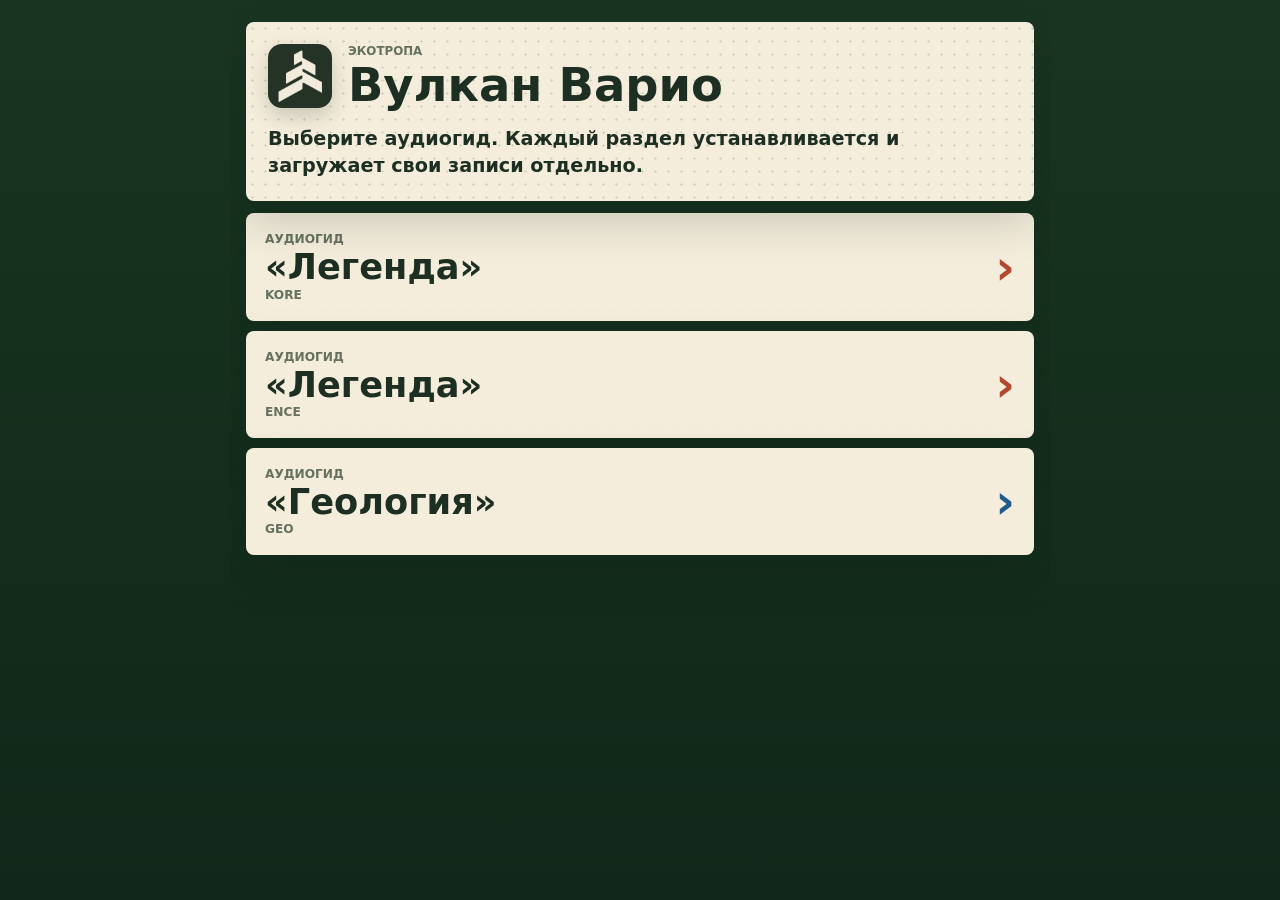
==== index.html @ 3dd88910 "Improve browser playback state and preload speed" ====
<!doctype html>
<html lang="ru">
  <head>
    <meta charset="utf-8">
    <meta name="viewport" content="width=device-width, initial-scale=1, viewport-fit=cover">
    <meta name="theme-color" content="#193521">
    <meta name="referrer" content="no-referrer">
    <meta http-equiv="Content-Security-Policy" content="default-src 'self'; base-uri 'none'; form-action 'none'; object-src 'none'; script-src 'self'; style-src 'self' 'unsafe-inline'; img-src 'self'; media-src 'self' blob:; connect-src 'self'; worker-src 'self'; manifest-src 'self'">
    <link rel="manifest" href="/manifest.webmanifest">
    <link rel="icon" href="/favicon.ico?v=16" sizes="any">
    <link rel="apple-touch-icon" href="/icon-192.png?v=16">
    <link rel="stylesheet" href="/styles.css?v=34">
    <title>Вулкан Варио</title>
  </head>
  <body>
    <main class="app app--home" aria-labelledby="app-title">
      <section class="hero home-hero">
        <header class="topbar">
          <img class="app-mark" src="/icon-192.png?v=16" width="56" height="56" alt="">
          <div>
            <p class="eyebrow">Экотропа</p>
            <h1 id="app-title">Вулкан Варио</h1>
          </div>
        </header>
        <p class="home-copy">Выберите аудиогид. Каждый раздел устанавливается и загружает свои записи отдельно.</p>
      </section>

      <nav class="home-actions" aria-label="Аудиогиды">
        <a class="home-link home-link--legend" href="/kore/">
          <span>Аудиогид</span>
          <strong>«Легенда»</strong>
          <small>Kore</small>
        </a>
        <a class="home-link home-link--legend" href="/ence/">
          <span>Аудиогид</span>
          <strong>«Легенда»</strong>
          <small>Ence</small>
        </a>
        <a class="home-link home-link--geo" href="/geo/">
          <span>Аудиогид</span>
          <strong>«Геология»</strong>
          <small>Geo</small>
        </a>
      </nav>
    </main>
  </body>
</html>
---- styles.css ----
:root {
  color-scheme: light;
  --forest: #193521;
  --forest-deep: #102719;
  --forest-2: #254c2d;
  --paper: #f4eddc;
  --paper-2: #fff8e9;
  --ink: #1d2f23;
  --muted: #66715f;
  --line: rgba(29, 47, 35, 0.16);
  --legend: #b44730;
  --geo: #1f5b8d;
  --ready: #4f7f45;
  --shadow: 0 20px 45px rgba(10, 28, 16, 0.18);
}

* {
  box-sizing: border-box;
}

body {
  min-height: 100vh;
  margin: 0;
  background: linear-gradient(180deg, var(--forest) 0%, var(--forest-deep) 100%);
  color: var(--ink);
  font-family: Inter, ui-sans-serif, system-ui, -apple-system, BlinkMacSystemFont, "Segoe UI", sans-serif;
}

button,
audio {
  font: inherit;
}

button {
  -webkit-tap-highlight-color: transparent;
}

.app {
  width: min(560px, 100%);
  min-height: 100vh;
  overflow-x: hidden;
  margin: 0 auto;
  padding: max(12px, env(safe-area-inset-top)) 10px max(24px, env(safe-area-inset-bottom));
}

.app--home {
  display: grid;
  align-content: start;
  gap: 12px;
}

.hero {
  position: relative;
  overflow: hidden;
  display: grid;
  gap: 14px;
  border-radius: 8px;
  padding: 16px;
  background:
    radial-gradient(rgba(25, 53, 33, 0.14) 1px, transparent 1.2px) 0 0 / 13px 13px,
    var(--paper);
  box-shadow: var(--shadow);
}

.topbar {
  display: grid;
  grid-template-columns: 56px 1fr;
  gap: 12px;
  align-items: start;
}

.topbar > div {
  min-width: 0;
}

.app-mark {
  display: block;
  width: 56px;
  height: 56px;
  border-radius: 14px;
  box-shadow: 0 8px 20px rgba(10, 28, 16, 0.18);
}

.eyebrow {
  margin: 0 0 4px;
  color: var(--muted);
  font-size: 0.74rem;
  font-weight: 900;
  letter-spacing: 0;
  text-transform: uppercase;
}

h1,
h2,
p {
  overflow-wrap: anywhere;
}

h1 {
  margin: 0;
  color: var(--ink);
  font-size: clamp(1.62rem, 7.4vw, 2.9rem);
  line-height: 1;
  letter-spacing: 0;
  overflow-wrap: anywhere;
}

h2 {
  margin: 0;
  font-size: 1.05rem;
  letter-spacing: 0;
}

.page-description {
  position: relative;
  min-width: 0;
  max-width: none;
  margin: 0;
  border: 1px solid rgba(29, 47, 35, 0.14);
  border-radius: 8px;
  padding: 13px 14px 13px 48px;
  background:
    linear-gradient(90deg, rgba(255, 248, 233, 0.86), rgba(255, 248, 233, 0.56)),
    rgba(255, 255, 255, 0.34);
  color: var(--ink);
  font-size: clamp(1rem, 3.7vw, 1.16rem);
  font-weight: 850;
  line-height: 1.36;
  overflow-wrap: anywhere;
  box-shadow: inset 0 1px 0 rgba(255, 255, 255, 0.36);
}

.page-description::before {
  content: "";
  position: absolute;
  top: 16px;
  left: 16px;
  width: 18px;
  height: 18px;
  border-radius: 50%;
  background: var(--accent-color);
  box-shadow:
    0 0 0 5px rgba(180, 71, 48, 0.12),
    0 8px 14px rgba(29, 47, 35, 0.12);
}

body[data-page="geo"] .page-description::before {
  box-shadow:
    0 0 0 5px rgba(31, 91, 141, 0.12),
    0 8px 14px rgba(29, 47, 35, 0.12);
}

.page-description::after {
  content: "";
  position: absolute;
  top: 42px;
  bottom: 12px;
  left: 24px;
  border-left: 3px dotted rgba(29, 47, 35, 0.24);
}

.home-hero {
  min-height: 0;
}

.home-copy {
  margin: 0;
  color: var(--ink);
  font-size: clamp(1rem, 4vw, 1.2rem);
  font-weight: 850;
  line-height: 1.38;
}

.home-actions {
  display: grid;
  gap: 10px;
}

.home-link {
  display: grid;
  grid-template-columns: 1fr auto;
  gap: 3px 12px;
  min-height: 104px;
  align-items: center;
  border: 1px solid rgba(244, 237, 220, 0.18);
  border-radius: 8px;
  padding: 18px;
  background:
    radial-gradient(rgba(244, 237, 220, 0.16) 1px, transparent 1.2px) 0 0 / 13px 13px,
    var(--paper);
  color: var(--ink);
  text-decoration: none;
  box-shadow: var(--shadow);
}

.home-link::after {
  content: "›";
  grid-row: 1 / span 3;
  grid-column: 2;
  color: var(--accent-color);
  font-size: 3rem;
  font-weight: 900;
  line-height: 1;
}

.home-link span,
.home-link small {
  color: var(--muted);
  font-size: 0.76rem;
  font-weight: 900;
  letter-spacing: 0;
  text-transform: uppercase;
}

.home-link strong {
  color: var(--ink);
  font-size: clamp(1.45rem, 7vw, 2.2rem);
  line-height: 1;
}

.home-link--legend {
  --accent-color: var(--legend);
}

.home-link--geo {
  --accent-color: var(--geo);
}

.badge {
  display: inline-flex;
  width: fit-content;
  grid-column: 2;
  min-height: 32px;
  align-items: center;
  justify-content: center;
  border: 1px solid var(--line);
  border-radius: 8px;
  padding: 6px 10px;
  background: rgba(255, 255, 255, 0.42);
  color: var(--muted);
  font-size: 0.84rem;
  font-weight: 900;
  white-space: nowrap;
}

.badge.is-ready {
  border-color: rgba(79, 127, 69, 0.35);
  background: rgba(79, 127, 69, 0.13);
  color: var(--ready);
}

.route-nav {
  display: grid;
  grid-template-columns: repeat(3, minmax(0, 1fr));
  gap: 5px;
}

.route-link {
  display: inline-flex;
  min-height: 46px;
  align-items: center;
  justify-content: center;
  border: 1px solid var(--line);
  border-radius: 8px;
  padding: 7px 6px;
  background: rgba(255, 255, 255, 0.36);
  color: var(--ink);
  font-size: 0.84rem;
  font-weight: 900;
  line-height: 1.12;
  text-align: center;
  text-decoration: none;
}

.route-link.is-active {
  border-color: transparent;
  background: var(--accent-color, var(--legend));
  color: white;
}

body[data-page="geo"] {
  --accent-color: var(--geo);
}

body[data-page="legend"],
body[data-page="home"] {
  --accent-color: var(--legend);
}

.download,
.install,
.player,
.track-section,
.debug-panel {
  border: 1px solid var(--line);
  border-radius: 8px;
  background:
    linear-gradient(180deg, rgba(255, 255, 255, 0.36), rgba(255, 255, 255, 0)),
    var(--paper-2);
  box-shadow: var(--shadow);
}

.download {
  display: grid;
  gap: 16px;
  margin-top: 12px;
  padding: 14px;
}

.download[hidden],
.player[hidden],
.track-section[hidden] {
  display: none;
}

.download__copy p {
  margin: 6px 0 0;
  color: var(--muted);
  line-height: 1.5;
}

.progress {
  position: relative;
  height: 12px;
  overflow: hidden;
  border-radius: 999px;
  background: rgba(29, 47, 35, 0.12);
}

.progress span {
  display: block;
  width: 0%;
  height: 100%;
  border-radius: inherit;
  background: linear-gradient(90deg, var(--forest-2), var(--accent-color));
  transition: width 180ms ease;
}

.install {
  margin-top: 10px;
  padding: 14px;
}

.install[hidden] {
  display: none;
}

.install--ios {
  display: grid;
  gap: 10px;
  margin-top: 8px;
  border-style: dashed;
  border-color: rgba(29, 47, 35, 0.26);
  padding: 12px 14px;
  background:
    radial-gradient(rgba(25, 53, 33, 0.12) 1px, transparent 1.2px) 0 0 / 12px 12px,
    rgba(244, 237, 220, 0.78);
  box-shadow: none;
}

.ios-install__header {
  display: grid;
  grid-template-columns: 34px 1fr;
  gap: 10px;
  align-items: center;
}

.ios-install__mark {
  display: inline-flex;
  width: 34px;
  height: 34px;
  align-items: center;
  justify-content: center;
  border-radius: 50%;
  background: var(--forest);
  color: white;
  font-size: 0.78rem;
  font-weight: 900;
}

.ios-install__header h2 {
  font-size: 1rem;
  line-height: 1.2;
}

.ios-steps {
  display: grid;
  gap: 8px;
  margin: 0;
  padding: 0;
  list-style: none;
}

.ios-steps li {
  display: grid;
  grid-template-columns: 24px 1fr;
  gap: 8px;
  align-items: start;
}

.ios-steps span {
  display: inline-flex;
  width: 22px;
  height: 22px;
  align-items: center;
  justify-content: center;
  border-radius: 50%;
  background: rgba(180, 71, 48, 0.15);
  color: var(--forest);
  font-size: 0.78rem;
  font-weight: 900;
}

.ios-steps p {
  margin: 1px 0 0;
  color: var(--ink);
  font-size: 0.88rem;
  font-weight: 800;
  line-height: 1.32;
}

.primary-button,
.secondary-button {
  width: 100%;
  min-height: 46px;
  border-radius: 8px;
  cursor: pointer;
  font-weight: 900;
}

.primary-button {
  border: 0;
  background: var(--accent-color);
  color: white;
}

.primary-button:disabled {
  cursor: wait;
  opacity: 0.58;
}

.secondary-button {
  border: 1px solid rgba(29, 47, 35, 0.22);
  background: rgba(79, 127, 69, 0.1);
  color: var(--forest);
}

.secondary-button[hidden] {
  display: none;
}

.primary-button:not(:disabled):active,
.secondary-button:active,
.track-button:not(:disabled):active {
  transform: translateY(1px);
}

.player {
  display: grid;
  gap: 18px;
  margin-top: 12px;
  padding: 18px;
}

.now-playing h2 {
  font-size: clamp(1.35rem, 5vw, 1.8rem);
}

audio {
  display: none;
}

.audio-player {
  display: grid;
  grid-template-columns: 74px minmax(0, 1fr);
  gap: 12px;
  align-items: center;
  min-height: 132px;
  border: 1px solid rgba(29, 47, 35, 0.13);
  border-radius: 8px;
  padding: 16px;
  background:
    radial-gradient(rgba(25, 53, 33, 0.13) 1px, transparent 1.2px) 0 0 / 12px 12px,
    rgba(244, 237, 220, 0.78);
}

.player-toggle {
  display: inline-flex;
  width: 74px;
  height: 74px;
  align-items: center;
  justify-content: center;
  border: 0;
  border-radius: 50%;
  background: var(--accent-color);
  color: white;
  box-shadow: 0 10px 22px rgba(29, 47, 35, 0.22);
  cursor: pointer;
  font-size: 2.05rem;
  font-weight: 900;
  line-height: 1;
  -webkit-tap-highlight-color: transparent;
}

.player-toggle span {
  display: inline-block;
  margin-left: 3px;
}

.player-toggle.is-playing span {
  margin-left: 0;
  transform: translateY(-1px);
}

.player-toggle:disabled {
  cursor: wait;
  filter: grayscale(0.55);
  opacity: 0.56;
}

.player-toggle:not(:disabled):active {
  transform: translateY(1px);
}

.player-main {
  display: grid;
  gap: 14px;
  min-width: 0;
  transform: translateY(17px);
}

.seek-wrap {
  --seek-progress: 0%;
  position: relative;
  height: 44px;
}

.seek-track {
  position: absolute;
  right: 17px;
  left: 17px;
  top: 14px;
  height: 16px;
  overflow: visible;
  border: 1px solid rgba(29, 47, 35, 0.12);
  border-radius: 999px;
  background: rgba(29, 47, 35, 0.14);
}

.seek-track::after {
  content: "";
  position: absolute;
  inset: 4px;
  border-radius: inherit;
  background: rgba(255, 248, 233, 0.32);
}

.seek-track span {
  position: absolute;
  display: block;
}

#seekFill {
  top: 0;
  bottom: 0;
  left: 0;
  overflow: hidden;
  width: var(--seek-progress);
  border-radius: inherit;
  background: linear-gradient(90deg, var(--forest-2), var(--accent-color));
}

#seekThumb {
  top: 50%;
  left: var(--seek-progress);
  z-index: 2;
  width: 34px;
  height: 34px;
  border: 6px solid var(--paper-2);
  border-radius: 50%;
  background: var(--accent-color);
  box-shadow: 0 5px 14px rgba(29, 47, 35, 0.26);
  transform: translate(-50%, -50%);
}

.seek-bar {
  position: absolute;
  inset: 0;
  -webkit-appearance: none;
  appearance: none;
  width: 100%;
  height: 44px;
  margin: 0;
  opacity: 0.01;
  cursor: pointer;
}

.seek-bar:disabled {
  cursor: wait;
  opacity: 0.01;
}

.seek-bar::-webkit-slider-runnable-track {
  height: 44px;
  background: transparent;
}

.seek-bar::-webkit-slider-thumb {
  -webkit-appearance: none;
  width: 44px;
  height: 44px;
  background: transparent;
}

.seek-bar::-moz-range-track {
  height: 44px;
  background: transparent;
}

.seek-bar::-moz-range-progress {
  background: transparent;
}

.seek-bar::-moz-range-thumb {
  width: 44px;
  height: 44px;
  border: 0;
  background: transparent;
}

.player-time {
  display: flex;
  justify-content: space-between;
  gap: 12px;
  color: var(--muted);
  font-size: 1.05rem;
  font-weight: 900;
  line-height: 1;
}

.track-section {
  margin-top: 12px;
  padding: 14px;
}

.track-section > h2 {
  margin-bottom: 12px;
}

.track-list {
  display: grid;
  gap: 10px;
}

.track-button {
  display: grid;
  grid-template-columns: 48px 1fr;
  gap: 8px 10px;
  width: 100%;
  min-height: 84px;
  align-items: center;
  border: 1px solid var(--line);
  border-radius: 8px;
  padding: 10px 12px;
  background: rgba(255, 255, 255, 0.4);
  color: var(--ink);
  cursor: pointer;
  text-align: left;
  transition: border-color 150ms ease, box-shadow 150ms ease, transform 150ms ease;
}

.track-button:disabled {
  cursor: wait;
  opacity: 0.56;
}

.track-button.is-active {
  border-color: color-mix(in srgb, var(--accent-color), white 25%);
  background: rgba(255, 255, 255, 0.62);
  box-shadow: 0 10px 24px rgba(29, 47, 35, 0.1);
}

.track-number {
  display: inline-flex;
  width: 48px;
  height: 48px;
  align-items: center;
  justify-content: center;
  border-radius: 50%;
  background: var(--accent-color);
  color: white;
  font-size: 0.9rem;
  font-weight: 900;
  line-height: 1;
  padding: 0;
  white-space: nowrap;
}

.track-number[data-length="3"] {
  font-size: 0.78rem;
}

.track-number[data-length="4"] {
  font-size: 0.68rem;
  letter-spacing: 0;
}

.track-title {
  min-width: 0;
  font-size: 1.22rem;
  font-weight: 900;
  line-height: 1.25;
  overflow-wrap: anywhere;
}

.track-state {
  grid-column: 2;
  color: var(--muted);
  font-size: 1rem;
  font-weight: 900;
}

.track-button.is-active .track-state {
  color: var(--accent-color);
}

.debug-panel {
  display: grid;
  gap: 12px;
  margin-top: 14px;
  padding: 14px;
}

.debug-panel[hidden] {
  display: none;
}

.debug-panel__header {
  display: grid;
  grid-template-columns: 1fr;
  gap: 12px;
  align-items: center;
}

.debug-panel__copy {
  width: 100%;
  min-height: 40px;
  padding: 0 12px;
}

.debug-panel__hint {
  margin: 0;
  color: var(--muted);
  font-size: 0.9rem;
  line-height: 1.4;
}

.debug-log {
  max-height: 420px;
  overflow: auto;
  margin: 0;
  border-radius: 8px;
  padding: 12px;
  background: #111819;
  color: #d8f3dc;
  font-family: ui-monospace, SFMono-Regular, Menlo, Monaco, Consolas, "Liberation Mono", monospace;
  font-size: 0.76rem;
  line-height: 1.45;
  white-space: pre-wrap;
  word-break: break-word;
}

@media (min-width: 700px) {
  .app {
    width: min(820px, 100%);
    padding: max(22px, env(safe-area-inset-top)) 16px max(34px, env(safe-area-inset-bottom));
  }

  .hero {
    gap: 18px;
    padding: 22px;
  }

  .topbar {
    grid-template-columns: 64px 1fr auto;
    gap: 16px;
  }

  .app-mark {
    width: 64px;
    height: 64px;
  }

  .badge {
    grid-column: auto;
  }

  .route-nav {
    gap: 10px;
  }

  .route-link {
    padding: 8px 10px;
    font-size: 0.92rem;
  }

  .download,
  .player,
  .track-section {
    margin-top: 16px;
    padding: 18px;
  }

  .audio-player {
    grid-template-columns: 92px 1fr;
    min-height: 142px;
    padding: 18px;
  }

  .player-toggle {
    width: 92px;
    height: 92px;
  }

  .player-main {
    transform: translateY(18px);
  }

  .track-button {
    grid-template-columns: 56px 1fr auto;
    gap: 12px;
    min-height: 78px;
    align-items: center;
  }

  .track-state {
    grid-column: auto;
    white-space: nowrap;
  }

  .debug-panel__header {
    grid-template-columns: 1fr auto;
  }

  .debug-panel__copy {
    width: auto;
    min-width: 128px;
  }
}

@media (max-width: 360px) {
  .app {
    padding-right: 8px;
    padding-left: 8px;
  }

  .hero,
  .download,
  .player,
  .track-section {
    padding: 12px;
  }

  .topbar {
    grid-template-columns: 52px 1fr;
    gap: 10px;
  }

  .app-mark {
    width: 52px;
    height: 52px;
  }

  .audio-player {
    grid-template-columns: 68px minmax(0, 1fr);
    gap: 10px;
    padding: 12px;
  }

  .player-toggle {
    width: 68px;
    height: 68px;
  }

  .route-link {
    font-size: 0.78rem;
  }
}
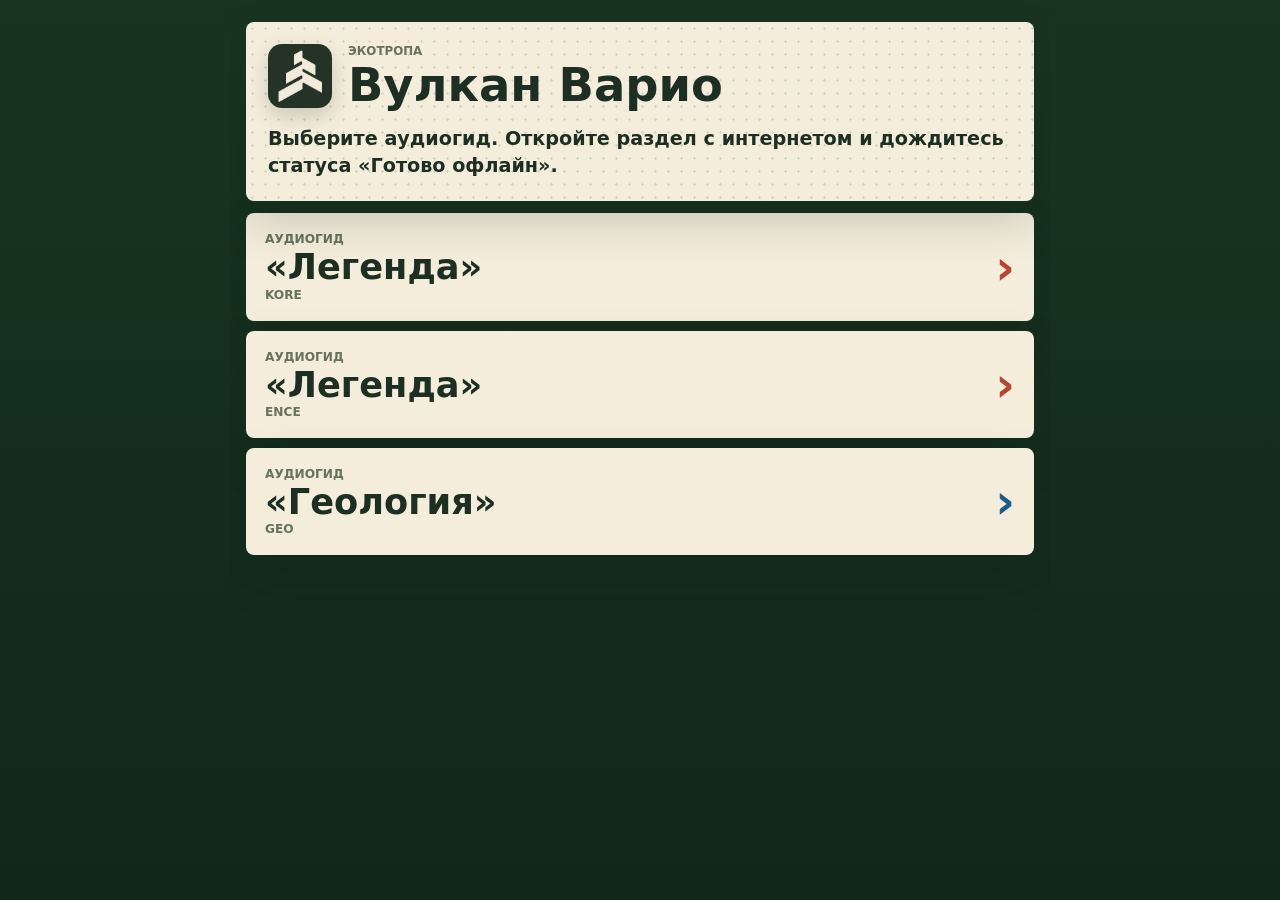
==== commit 191e816a: "removed installation" ====
--- a/index.html
+++ b/index.html
@@ -9,7 +9,7 @@
     <link rel="manifest" href="/manifest.webmanifest">
     <link rel="icon" href="/favicon.ico?v=16" sizes="any">
     <link rel="apple-touch-icon" href="/icon-192.png?v=16">
-    <link rel="stylesheet" href="/styles.css?v=34">
+    <link rel="stylesheet" href="/styles.css?v=39">
     <title>Вулкан Варио</title>
   </head>
   <body>
@@ -22,7 +22,7 @@
             <h1 id="app-title">Вулкан Варио</h1>
           </div>
         </header>
-        <p class="home-copy">Выберите аудиогид. Каждый раздел устанавливается и загружает свои записи отдельно.</p>
+        <p class="home-copy">Выберите аудиогид. Откройте раздел с интернетом и дождитесь статуса «Готово офлайн».</p>
       </section>
 
       <nav class="home-actions" aria-label="Аудиогиды">
--- a/styles.css
+++ b/styles.css
@@ -90,6 +90,32 @@
   text-transform: uppercase;
 }
 
+.eyebrow-line {
+  display: flex;
+  flex-wrap: wrap;
+  gap: 6px;
+  align-items: center;
+  margin: 0 0 4px;
+}
+
+.eyebrow-line .eyebrow {
+  margin: 0;
+}
+
+.page-label {
+  display: inline-flex;
+  align-items: center;
+  border: 1px solid rgba(29, 47, 35, 0.18);
+  border-radius: 999px;
+  padding: 2px 7px;
+  background: rgba(255, 255, 255, 0.42);
+  color: var(--accent-color);
+  font-size: 0.66rem;
+  font-weight: 900;
+  line-height: 1;
+  letter-spacing: 0;
+}
+
 h1,
 h2,
 p {
@@ -345,6 +371,43 @@
   display: none;
 }
 
+.map-card {
+  display: grid;
+  gap: 12px;
+  margin-top: 12px;
+  border: 1px solid var(--line);
+  border-radius: 8px;
+  padding: 14px;
+  background:
+    linear-gradient(180deg, rgba(255, 255, 255, 0.32), rgba(255, 255, 255, 0)),
+    var(--paper-2);
+  color: var(--ink);
+  box-shadow: var(--shadow);
+}
+
+.map-card__image {
+  display: block;
+  width: 100%;
+  max-height: 440px;
+  border: 1px solid rgba(29, 47, 35, 0.14);
+  border-radius: 8px;
+  object-fit: contain;
+  background: var(--paper);
+}
+
+.map-card__copy {
+  display: grid;
+  gap: 5px;
+  min-width: 0;
+}
+
+.map-card__copy h2 {
+  color: var(--ink);
+  font-size: 1.18rem;
+  font-weight: 900;
+  line-height: 1.1;
+}
+
 .install--ios {
   display: grid;
   gap: 10px;
@@ -806,8 +869,18 @@
 
   .download,
   .player,
+  .track-section,
+  .map-card {
+    margin-top: 16px;
+  }
+
+  .map-card__image {
+    max-height: 520px;
+  }
+
+  .download,
+  .player,
   .track-section {
-    margin-top: 16px;
     padding: 18px;
   }
 
@@ -857,8 +930,13 @@
   .hero,
   .download,
   .player,
-  .track-section {
+  .track-section,
+  .map-card {
     padding: 12px;
+  }
+
+  .map-card__image {
+    max-height: 380px;
   }
 
   .topbar {
